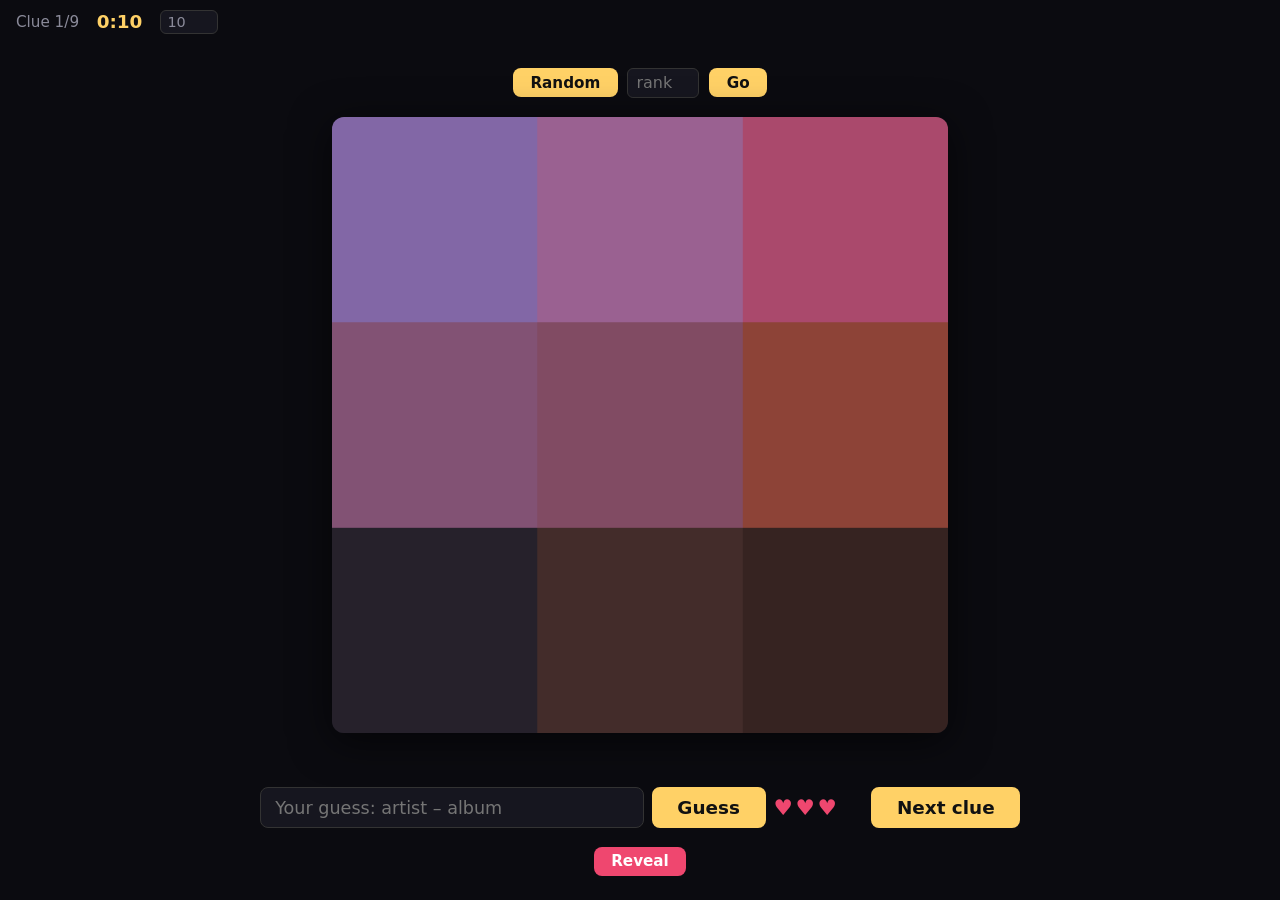
==== index.html @ edd9cc00 "Add adjustable auto-advance timer, Wordle-style share, album of the day Timer defaults to 10s (edita" ====
<!DOCTYPE html>
<html lang="en">
<head>
  <meta charset="utf-8">
  <meta name="viewport" content="width=device-width, initial-scale=1">
  <title>Album Guesser</title>
  <link rel="stylesheet" href="style.css">
</head>
<body data-page="game">
  <div class="topbar">
    <div class="status">
      <span id="stage-label"></span>
      <span id="timer"></span>
      <input id="timer-secs" type="number" min="3" max="600" value="10"
             title="Seconds per clue">
    </div>
  </div>
  <main>
    <div class="nav-bar">
      <button id="random">Random</button>
      <input id="jump-input" type="number" min="1" placeholder="rank">
      <button id="jump-go">Go</button>
    </div>
    <div class="art-frame">
      <p id="loading" class="loading">Loading…</p>
      <canvas id="art" hidden></canvas>
    </div>
    <ul id="clues"></ul>
    <div id="answer">
      <p class="result-banner"></p>
      <p class="album-name"></p>
      <p class="artist-name"></p>
      <p class="meta"></p>
      <p class="spotify-row"></p>
      <p class="share-row"></p>
    </div>
    <div class="controls">
      <div class="guess-wrap">
        <ul id="suggestions" hidden></ul>
        <input id="guess-input" type="text" autocomplete="off"
               placeholder="Your guess: artist – album">
        <button id="guess-go">Guess</button>
        <span id="lives" title="Wrong guesses left"></span>
      </div>
      <button id="next">Next clue</button>
    </div>
    <div class="reveal-row">
      <button id="reveal" class="danger">Reveal</button>
    </div>
  </main>
  <script src="app.js"></script>
</body>
</html>
---- style.css ----
* {
  margin: 0;
  padding: 0;
  box-sizing: border-box;
}

:root {
  --bg: #0b0b10;
  --panel: #16161f;
  --text: #f2f2f5;
  --dim: #8a8a99;
  --accent: #ffd166;
  --danger: #ef476f;
}

body {
  background: var(--bg);
  color: var(--text);
  font-family: "Segoe UI", system-ui, -apple-system, sans-serif;
  min-height: 100vh;
  display: flex;
  flex-direction: column;
  align-items: center;
}

main {
  flex: 1;
  min-height: 0;
  display: flex;
  flex-direction: column;
  align-items: center;
  justify-content: center;
  gap: 1.2rem;
  padding: 1.5rem;
  width: 100%;
}

/* Game screen must always fit the viewport: the art square gives up
   space as clue lines stack, instead of pushing the buttons off screen. */
body[data-page="game"] {
  height: 100vh;
  overflow: hidden;
}

body[data-page="game"] .art-frame {
  flex: 0 1 auto;
  min-height: 0;
  width: auto;
  aspect-ratio: 1 / 1;
}

#clues,
.controls,
#answer {
  flex-shrink: 0;
}

.art-frame {
  width: min(70vmin, 640px);
  height: min(70vmin, 640px);
  background: var(--panel);
  border-radius: 12px;
  overflow: hidden;
  box-shadow: 0 8px 40px rgba(0, 0, 0, 0.6);
  display: flex;
  align-items: center;
  justify-content: center;
}

.art-frame canvas,
.art-frame img {
  width: 100%;
  height: 100%;
  object-fit: cover;
  display: block;
}

.loading {
  color: var(--dim);
  font-size: 1.2rem;
}

#clues {
  list-style: none;
  display: flex;
  flex-direction: column;
  align-items: center;
  gap: 0.35rem;
  min-height: 1rem;
}

#clues li {
  font-size: clamp(1.3rem, 3.2vmin, 2rem);
  letter-spacing: 0.08em;
}

#clues li .label {
  color: var(--dim);
  font-size: 0.75em;
  letter-spacing: 0.02em;
  margin-right: 0.6em;
  text-transform: uppercase;
}

#answer {
  text-align: center;
  display: none;
}

#answer .album-name {
  font-size: clamp(1.8rem, 5vmin, 3rem);
  color: var(--accent);
  font-weight: 700;
}

#answer .artist-name {
  font-size: clamp(1.3rem, 3.5vmin, 2.2rem);
  margin-top: 0.2rem;
}

#answer .meta {
  color: var(--dim);
  margin-top: 0.3rem;
  font-size: 1.1rem;
}

.controls {
  display: flex;
  gap: 2rem;
  align-items: center;
}

.guess-wrap {
  position: relative;
  display: flex;
  gap: 0.5rem;
}

.guess-wrap input {
  font: inherit;
  font-size: 1.1rem;
  width: min(24rem, 55vw);
  padding: 0.55rem 0.9rem;
  border-radius: 8px;
  border: 1px solid #333;
  background: var(--panel);
  color: var(--text);
}

.guess-wrap input:focus {
  outline: none;
  border-color: var(--accent);
}

.guess-wrap input.wrong {
  border-color: var(--danger);
  animation: shake 0.35s;
}

@keyframes shake {
  20%, 60% { transform: translateX(-7px); }
  40%, 80% { transform: translateX(7px); }
}

#suggestions {
  position: absolute;
  bottom: calc(100% + 6px);
  left: 0;
  right: 0;
  list-style: none;
  background: var(--panel);
  border: 1px solid #333;
  border-radius: 8px;
  overflow: hidden auto;
  max-height: 40vh;
  box-shadow: 0 -6px 24px rgba(0, 0, 0, 0.5);
  z-index: 10;
}

#suggestions li {
  padding: 0.45rem 0.9rem;
  cursor: pointer;
  font-size: 1rem;
}

#suggestions li:hover,
#suggestions li.active {
  background: #2a2a38;
}

/* Controls hug the artwork: navigation above, Reveal on its own row
   at the bottom — near everything, but never adjacent to Next clue. */
.nav-bar,
.reveal-row {
  flex-shrink: 0;
  display: flex;
  align-items: center;
  gap: 0.6rem;
}

.nav-bar button,
.reveal-row button {
  font-size: 0.95rem;
  padding: 0.35rem 1.1rem;
}

.nav-bar input {
  font: inherit;
  width: 4.5rem;
  padding: 0.3rem 0.5rem;
  border-radius: 6px;
  border: 1px solid #333;
  background: var(--panel);
  color: var(--text);
}

.result-banner {
  display: none;
  font-size: clamp(1.4rem, 3.5vmin, 2rem);
  font-weight: 700;
  color: #2ee68a;
  margin-bottom: 0.4rem;
}

.result-banner.lost {
  color: var(--danger);
}

.topbar .status {
  display: flex;
  align-items: center;
  gap: 1.1rem;
}

.topbar .status input {
  font: inherit;
  font-size: 0.9rem;
  width: 3.6rem;
  padding: 0.2rem 0.4rem;
  border-radius: 6px;
  border: 1px solid #333;
  background: var(--panel);
  color: var(--dim);
}

#timer {
  color: var(--accent);
  font-weight: 700;
  font-size: 1.15rem;
  font-variant-numeric: tabular-nums;
}

#timer.low {
  color: var(--danger);
}

#timer.expired {
  color: var(--danger);
  animation: pulse 1s infinite;
}

@keyframes pulse {
  50% { opacity: 0.25; }
}

#lives {
  align-self: center;
  color: var(--danger);
  font-size: 1.35rem;
  letter-spacing: 0.12em;
  user-select: none;
}

.spotify-row {
  display: flex;
  justify-content: center;
  gap: 0.8rem;
  margin-top: 0.8rem;
}

.spotify-btn {
  display: inline-flex;
  align-items: center;
  gap: 0.45rem;
  background: #1db954;
  color: #fff;
  text-decoration: none;
  font-weight: 600;
  font-size: 1rem;
  padding: 0.45rem 1.1rem;
  border-radius: 999px;
}

.spotify-btn svg {
  width: 1.25em;
  height: 1.25em;
}

.share-row {
  margin-top: 0.6rem;
}

#share {
  background: var(--panel);
  color: var(--accent);
  border: 1px solid var(--accent);
  font-size: 1rem;
  padding: 0.45rem 1.3rem;
}

button {
  font: inherit;
  font-size: 1.15rem;
  font-weight: 600;
  padding: 0.6rem 1.6rem;
  border: none;
  border-radius: 8px;
  cursor: pointer;
  color: #111;
  background: var(--accent);
}

button:disabled {
  opacity: 0.35;
  cursor: default;
}

button.danger {
  background: var(--danger);
  color: #fff;
}

.topbar {
  width: 100%;
  display: flex;
  justify-content: space-between;
  align-items: center;
  padding: 0.6rem 1rem;
  color: var(--dim);
  font-size: 0.95rem;
}

.topbar .jump {
  display: flex;
  gap: 0.4rem;
  align-items: center;
}

.topbar input {
  font: inherit;
  width: 4.5rem;
  padding: 0.25rem 0.4rem;
  border-radius: 6px;
  border: 1px solid #333;
  background: var(--panel);
  color: var(--text);
}

.topbar button {
  font-size: 0.9rem;
  padding: 0.25rem 0.8rem;
}

.message {
  font-size: 1.4rem;
  color: var(--dim);
  text-align: center;
}

/* Answer page */
.answer-card {
  display: flex;
  flex-direction: column;
  align-items: center;
  gap: 0.8rem;
  text-align: center;
}

.answer-card img {
  width: min(50vmin, 420px);
  height: min(50vmin, 420px);
  object-fit: cover;
  border-radius: 12px;
}

.answer-card h1 {
  color: var(--accent);
  font-size: 2rem;
}

.answer-card h2 {
  font-size: 1.4rem;
  font-weight: 500;
}

.answer-card table {
  border-collapse: collapse;
  color: var(--dim);
  font-size: 1rem;
}

.answer-card td {
  padding: 0.15rem 0.6rem;
  text-align: left;
}

.answer-card td:first-child {
  text-transform: uppercase;
  font-size: 0.8rem;
  letter-spacing: 0.05em;
}

.answer-card td.mono {
  font-family: ui-monospace, Consolas, monospace;
  color: var(--text);
}

.pager {
  display: flex;
  gap: 1.2rem;
}

.pager a {
  color: var(--accent);
  text-decoration: none;
  font-size: 1.1rem;
}
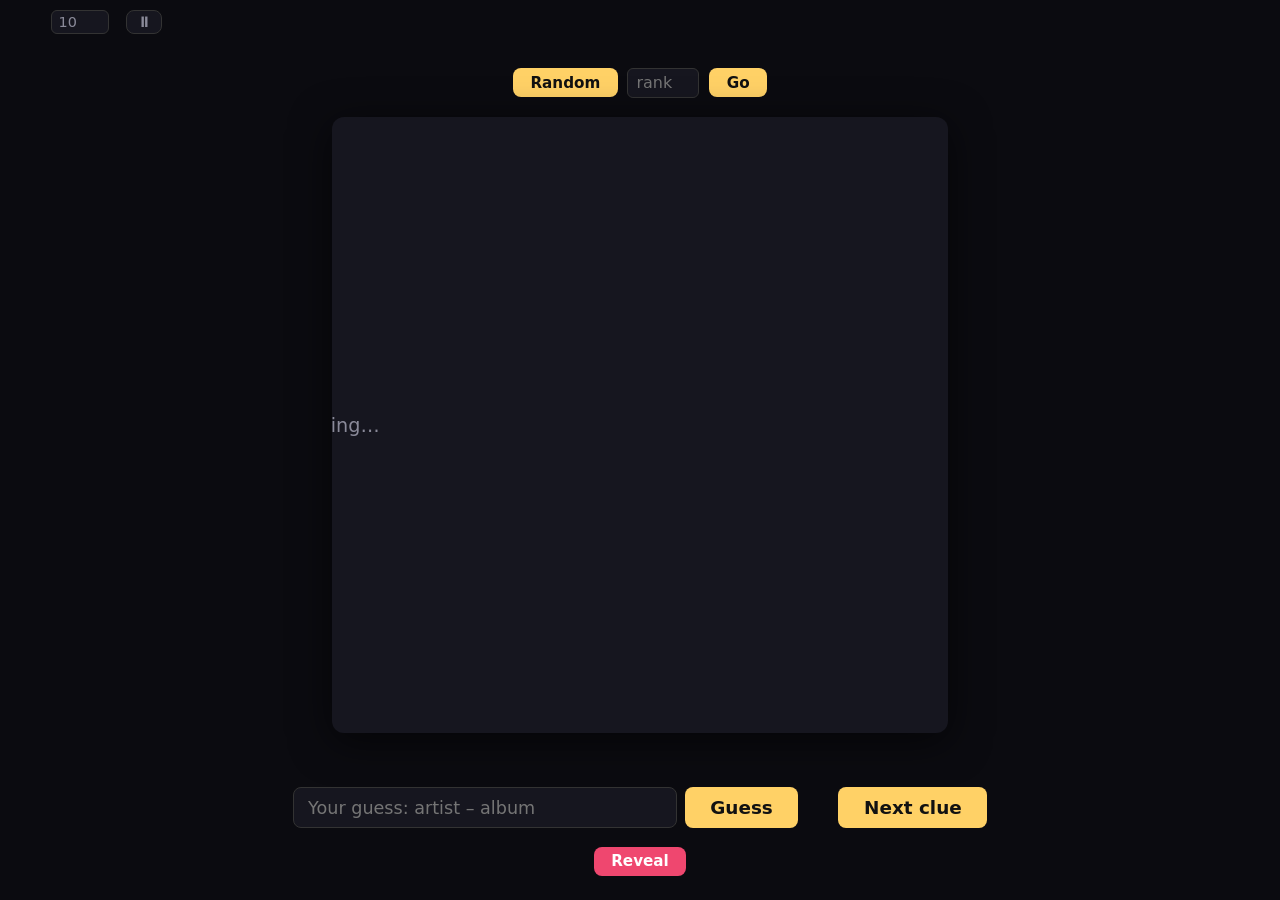
==== commit c64788e6: "Add pause/resume toggle for the auto-advance timer Pausing freezes the remaining time and stops auto" ====
--- a/index.html
+++ b/index.html
@@ -13,6 +13,7 @@
       <span id="timer"></span>
       <input id="timer-secs" type="number" min="3" max="600" value="10"
              title="Seconds per clue">
+      <button id="timer-pause" title="Pause auto-advance">⏸</button>
     </div>
   </div>
   <main>
--- a/style.css
+++ b/style.css
@@ -241,6 +241,19 @@
   border: 1px solid #333;
   background: var(--panel);
   color: var(--dim);
+}
+
+.topbar .status button {
+  background: var(--panel);
+  color: var(--dim);
+  border: 1px solid #333;
+  font-size: 0.9rem;
+  padding: 0.2rem 0.6rem;
+}
+
+#timer.paused {
+  color: var(--dim);
+  animation: none;
 }
 
 #timer {
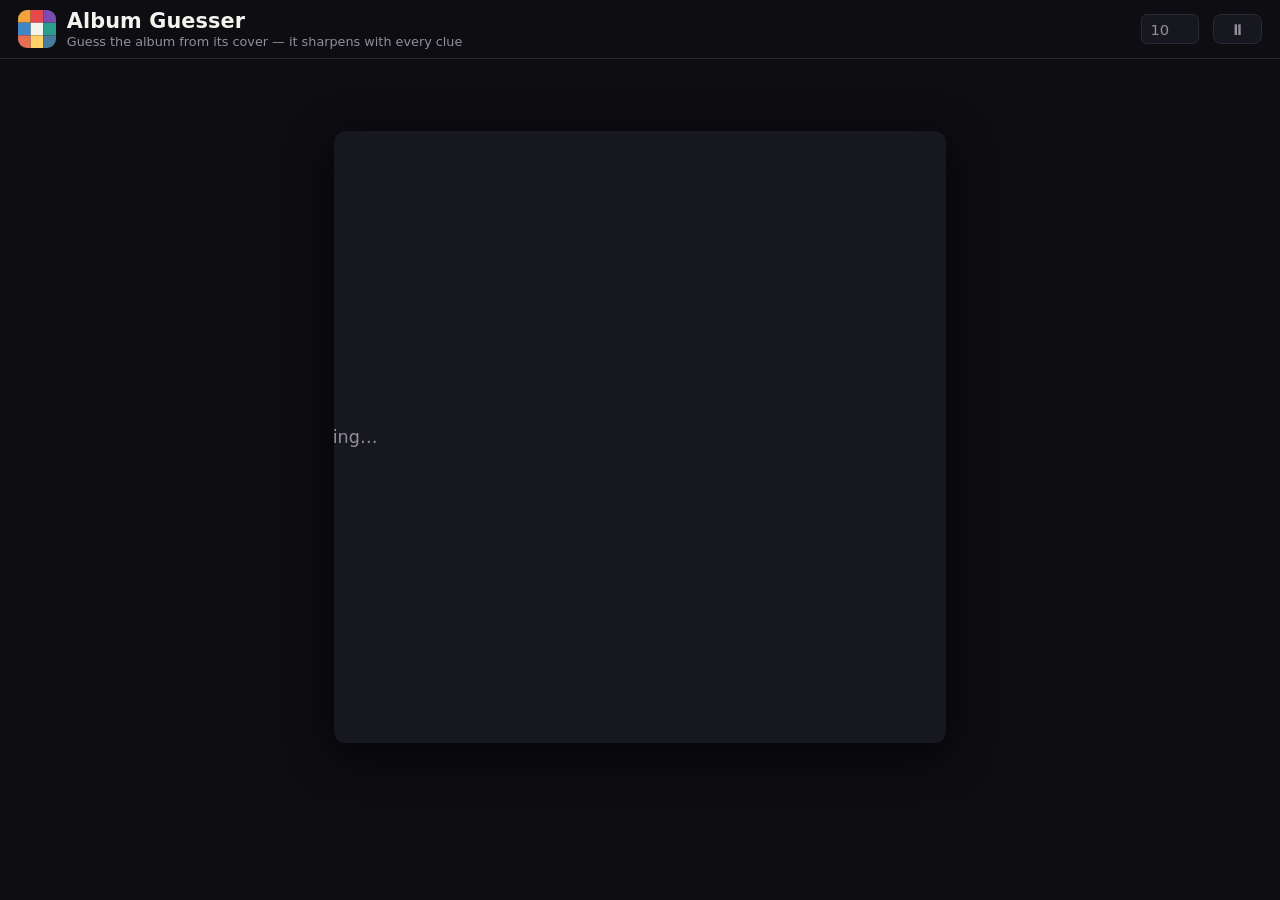
==== commit 6d463657: "Redesign UI with branded header, progress strip, and no-flash boot New site header carries the game " ====
--- a/index.html
+++ b/index.html
@@ -4,18 +4,36 @@
   <meta charset="utf-8">
   <meta name="viewport" content="width=device-width, initial-scale=1">
   <title>Album Guesser</title>
+  <meta name="description"
+        content="Guess the album from its cover. It starts as a 3×3 blur and sharpens with every clue — how few do you need?">
+  <meta property="og:title" content="Album Guesser">
+  <meta property="og:description"
+        content="Guess the album from its cover. It starts as a 3×3 blur and sharpens with every clue.">
+  <link rel="icon" href="data:image/svg+xml,<svg xmlns='http://www.w3.org/2000/svg' viewBox='0 0 3 3'><rect x='0' y='0' width='1' height='1' fill='%23f2a33c'/><rect x='1' y='0' width='1' height='1' fill='%23e5484d'/><rect x='2' y='0' width='1' height='1' fill='%237e4bb3'/><rect x='0' y='1' width='1' height='1' fill='%233f88c5'/><rect x='1' y='1' width='1' height='1' fill='%23f5f3ee'/><rect x='2' y='1' width='1' height='1' fill='%232a9d8f'/><rect x='0' y='2' width='1' height='1' fill='%23e76f51'/><rect x='1' y='2' width='1' height='1' fill='%23ffd166'/><rect x='2' y='2' width='1' height='1' fill='%23457b9d'/></svg>">
+  <link rel="preconnect" href="https://fonts.googleapis.com">
+  <link rel="preconnect" href="https://fonts.gstatic.com" crossorigin>
+  <link href="https://fonts.googleapis.com/css2?family=Bricolage+Grotesque:opsz,wght@12..96,500..800&display=swap"
+        rel="stylesheet">
   <link rel="stylesheet" href="style.css">
 </head>
-<body data-page="game">
-  <div class="topbar">
+<body data-page="game" class="booting">
+  <header class="site-head">
+    <a class="brand" href="index.html">
+      <span class="mark" aria-hidden="true"></span>
+      <span class="brand-text">
+        <span class="brand-name">Album Guesser</span>
+        <span class="brand-tag">Guess the album from its cover — it sharpens with every clue</span>
+      </span>
+    </a>
     <div class="status">
+      <div id="progress" aria-hidden="true"></div>
       <span id="stage-label"></span>
       <span id="timer"></span>
       <input id="timer-secs" type="number" min="3" max="600" value="10"
              title="Seconds per clue">
       <button id="timer-pause" title="Pause auto-advance">⏸</button>
     </div>
-  </div>
+  </header>
   <main>
     <div class="nav-bar">
       <button id="random">Random</button>
--- a/style.css
+++ b/style.css
@@ -5,23 +5,225 @@
 }
 
 :root {
-  --bg: #0b0b10;
-  --panel: #16161f;
-  --text: #f2f2f5;
-  --dim: #8a8a99;
-  --accent: #ffd166;
-  --danger: #ef476f;
+  --bg: #0d0d12;
+  --panel: #17171f;
+  --line: #2a2a35;
+  --text: #f5f3ee;
+  --dim: #918f9b;
+  --accent: #f5b942;
+  --accent-ink: #1a1206;
+  --danger: #e5484d;
+  --win: #46c98c;
+  --display: "Bricolage Grotesque", "Segoe UI", system-ui, sans-serif;
+  --body: "Segoe UI", system-ui, -apple-system, sans-serif;
+  --mono: ui-monospace, "Cascadia Mono", Consolas, "SF Mono", monospace;
 }
 
 body {
   background: var(--bg);
   color: var(--text);
-  font-family: "Segoe UI", system-ui, -apple-system, sans-serif;
+  font-family: var(--body);
   min-height: 100vh;
   display: flex;
   flex-direction: column;
   align-items: center;
 }
+
+/* Nothing game-related paints until the round is fully staged (only the
+   loading panel may show), and the old round blanks out the instant we
+   navigate away. */
+body.booting main > :not(.art-frame),
+body.leaving main {
+  visibility: hidden;
+}
+
+/* ---------- header ---------- */
+
+.site-head {
+  width: 100%;
+  display: flex;
+  justify-content: space-between;
+  align-items: center;
+  gap: 0.8rem 1.5rem;
+  flex-wrap: wrap;
+  padding: 0.6rem 1.1rem;
+  border-bottom: 1px solid var(--line);
+}
+
+.brand {
+  display: flex;
+  align-items: center;
+  gap: 0.7rem;
+  text-decoration: none;
+  color: inherit;
+}
+
+.mark {
+  width: 38px;
+  height: 38px;
+  border-radius: 9px;
+  flex-shrink: 0;
+  background-image: url("data:image/svg+xml,<svg xmlns='http://www.w3.org/2000/svg' viewBox='0 0 3 3'><rect x='0' y='0' width='1' height='1' fill='%23f2a33c'/><rect x='1' y='0' width='1' height='1' fill='%23e5484d'/><rect x='2' y='0' width='1' height='1' fill='%237e4bb3'/><rect x='0' y='1' width='1' height='1' fill='%233f88c5'/><rect x='1' y='1' width='1' height='1' fill='%23f5f3ee'/><rect x='2' y='1' width='1' height='1' fill='%232a9d8f'/><rect x='0' y='2' width='1' height='1' fill='%23e76f51'/><rect x='1' y='2' width='1' height='1' fill='%23ffd166'/><rect x='2' y='2' width='1' height='1' fill='%23457b9d'/></svg>");
+  background-size: cover;
+}
+
+.brand-name {
+  display: block;
+  font-family: var(--display);
+  font-weight: 750;
+  font-size: 1.3rem;
+  line-height: 1.15;
+  letter-spacing: 0.005em;
+}
+
+.brand-tag {
+  display: block;
+  color: var(--dim);
+  font-size: 0.8rem;
+}
+
+.status {
+  display: flex;
+  align-items: center;
+  gap: 0.9rem;
+}
+
+#progress {
+  display: flex;
+  gap: 4px;
+}
+
+#progress .cell {
+  width: 11px;
+  height: 11px;
+  border-radius: 3px;
+  background: var(--panel);
+  border: 1px solid var(--line);
+}
+
+#progress .cell.seen {
+  background: var(--accent);
+  border-color: var(--accent);
+}
+
+#progress .cell.won {
+  background: var(--win);
+  border-color: var(--win);
+}
+
+#progress .cell.lost {
+  background: var(--danger);
+  border-color: var(--danger);
+}
+
+#stage-label {
+  color: var(--dim);
+  font-size: 0.9rem;
+}
+
+#timer {
+  color: var(--accent);
+  font-family: var(--mono);
+  font-weight: 700;
+  font-size: 1.1rem;
+  font-variant-numeric: tabular-nums;
+}
+
+#timer.low {
+  color: var(--danger);
+}
+
+#timer.expired {
+  color: var(--danger);
+  animation: pulse 1s infinite;
+}
+
+#timer.paused {
+  color: var(--dim);
+  animation: none;
+}
+
+@keyframes pulse {
+  50% { opacity: 0.25; }
+}
+
+/* ---------- shared controls ---------- */
+
+button {
+  font: inherit;
+  font-weight: 600;
+  font-size: 1.05rem;
+  padding: 0.55rem 1.5rem;
+  border: 1px solid transparent;
+  border-radius: 8px;
+  cursor: pointer;
+  color: var(--accent-ink);
+  background: var(--accent);
+}
+
+button:disabled {
+  opacity: 0.35;
+  cursor: default;
+}
+
+button:focus-visible,
+input:focus-visible,
+a:focus-visible {
+  outline: 2px solid var(--accent);
+  outline-offset: 2px;
+}
+
+button.danger {
+  background: transparent;
+  color: var(--danger);
+  border-color: var(--danger);
+}
+
+button.danger:hover {
+  background: var(--danger);
+  color: #fff;
+}
+
+input {
+  font: inherit;
+  border-radius: 6px;
+  border: 1px solid var(--line);
+  background: var(--panel);
+  color: var(--text);
+}
+
+/* quiet chrome: nav, timer controls, clue-master jump */
+.nav-bar button,
+.status button,
+.jump button {
+  background: var(--panel);
+  color: var(--dim);
+  border-color: var(--line);
+  font-size: 0.92rem;
+  padding: 0.35rem 1rem;
+}
+
+.nav-bar button:hover,
+.status button:hover,
+.jump button:hover {
+  color: var(--text);
+  border-color: var(--dim);
+}
+
+.nav-bar input,
+.status input,
+.jump input {
+  width: 4.2rem;
+  font-size: 0.92rem;
+  padding: 0.32rem 0.5rem;
+  color: var(--dim);
+}
+
+.status input {
+  width: 3.6rem;
+}
+
+/* ---------- game layout ---------- */
 
 main {
   flex: 1;
@@ -30,13 +232,11 @@
   flex-direction: column;
   align-items: center;
   justify-content: center;
-  gap: 1.2rem;
-  padding: 1.5rem;
+  gap: 1.1rem;
+  padding: 1.2rem 1.5rem;
   width: 100%;
 }
 
-/* Game screen must always fit the viewport: the art square gives up
-   space as clue lines stack, instead of pushing the buttons off screen. */
 body[data-page="game"] {
   height: 100vh;
   overflow: hidden;
@@ -49,6 +249,14 @@
   aspect-ratio: 1 / 1;
 }
 
+.nav-bar,
+.reveal-row {
+  flex-shrink: 0;
+  display: flex;
+  align-items: center;
+  gap: 0.6rem;
+}
+
 #clues,
 .controls,
 #answer {
@@ -56,12 +264,12 @@
 }
 
 .art-frame {
-  width: min(70vmin, 640px);
-  height: min(70vmin, 640px);
+  width: min(68vmin, 620px);
+  height: min(68vmin, 620px);
   background: var(--panel);
   border-radius: 12px;
   overflow: hidden;
-  box-shadow: 0 8px 40px rgba(0, 0, 0, 0.6);
+  box-shadow: 0 10px 44px rgba(0, 0, 0, 0.65);
   display: flex;
   align-items: center;
   justify-content: center;
@@ -77,7 +285,7 @@
 
 .loading {
   color: var(--dim);
-  font-size: 1.2rem;
+  font-size: 1.1rem;
 }
 
 #clues {
@@ -85,140 +293,36 @@
   display: flex;
   flex-direction: column;
   align-items: center;
-  gap: 0.35rem;
-  min-height: 1rem;
+  gap: 0.3rem;
 }
 
 #clues li {
-  font-size: clamp(1.3rem, 3.2vmin, 2rem);
-  letter-spacing: 0.08em;
+  font-family: var(--mono);
+  font-size: clamp(1.2rem, 2.9vmin, 1.8rem);
+  letter-spacing: 0.06em;
 }
 
 #clues li .label {
-  color: var(--dim);
-  font-size: 0.75em;
-  letter-spacing: 0.02em;
+  font-family: var(--body);
+  color: var(--dim);
+  font-size: 0.72em;
+  letter-spacing: 0.06em;
   margin-right: 0.6em;
   text-transform: uppercase;
 }
+
+/* ---------- reveal ---------- */
 
 #answer {
   text-align: center;
   display: none;
-}
-
-#answer .album-name {
-  font-size: clamp(1.8rem, 5vmin, 3rem);
-  color: var(--accent);
-  font-weight: 700;
-}
-
-#answer .artist-name {
-  font-size: clamp(1.3rem, 3.5vmin, 2.2rem);
-  margin-top: 0.2rem;
-}
-
-#answer .meta {
-  color: var(--dim);
-  margin-top: 0.3rem;
-  font-size: 1.1rem;
-}
-
-.controls {
-  display: flex;
-  gap: 2rem;
-  align-items: center;
-}
-
-.guess-wrap {
-  position: relative;
-  display: flex;
-  gap: 0.5rem;
-}
-
-.guess-wrap input {
-  font: inherit;
-  font-size: 1.1rem;
-  width: min(24rem, 55vw);
-  padding: 0.55rem 0.9rem;
-  border-radius: 8px;
-  border: 1px solid #333;
-  background: var(--panel);
-  color: var(--text);
-}
-
-.guess-wrap input:focus {
-  outline: none;
-  border-color: var(--accent);
-}
-
-.guess-wrap input.wrong {
-  border-color: var(--danger);
-  animation: shake 0.35s;
-}
-
-@keyframes shake {
-  20%, 60% { transform: translateX(-7px); }
-  40%, 80% { transform: translateX(7px); }
-}
-
-#suggestions {
-  position: absolute;
-  bottom: calc(100% + 6px);
-  left: 0;
-  right: 0;
-  list-style: none;
-  background: var(--panel);
-  border: 1px solid #333;
-  border-radius: 8px;
-  overflow: hidden auto;
-  max-height: 40vh;
-  box-shadow: 0 -6px 24px rgba(0, 0, 0, 0.5);
-  z-index: 10;
-}
-
-#suggestions li {
-  padding: 0.45rem 0.9rem;
-  cursor: pointer;
-  font-size: 1rem;
-}
-
-#suggestions li:hover,
-#suggestions li.active {
-  background: #2a2a38;
-}
-
-/* Controls hug the artwork: navigation above, Reveal on its own row
-   at the bottom — near everything, but never adjacent to Next clue. */
-.nav-bar,
-.reveal-row {
-  flex-shrink: 0;
-  display: flex;
-  align-items: center;
-  gap: 0.6rem;
-}
-
-.nav-bar button,
-.reveal-row button {
-  font-size: 0.95rem;
-  padding: 0.35rem 1.1rem;
-}
-
-.nav-bar input {
-  font: inherit;
-  width: 4.5rem;
-  padding: 0.3rem 0.5rem;
-  border-radius: 6px;
-  border: 1px solid #333;
-  background: var(--panel);
-  color: var(--text);
 }
 
 .result-banner {
   display: none;
   font-size: clamp(1.4rem, 3.5vmin, 2rem);
   font-weight: 700;
-  color: #2ee68a;
+  color: var(--win);
   margin-bottom: 0.4rem;
 }
 
@@ -226,62 +330,23 @@
   color: var(--danger);
 }
 
-.topbar .status {
-  display: flex;
-  align-items: center;
-  gap: 1.1rem;
-}
-
-.topbar .status input {
-  font: inherit;
-  font-size: 0.9rem;
-  width: 3.6rem;
-  padding: 0.2rem 0.4rem;
-  border-radius: 6px;
-  border: 1px solid #333;
-  background: var(--panel);
-  color: var(--dim);
-}
-
-.topbar .status button {
-  background: var(--panel);
-  color: var(--dim);
-  border: 1px solid #333;
-  font-size: 0.9rem;
-  padding: 0.2rem 0.6rem;
-}
-
-#timer.paused {
-  color: var(--dim);
-  animation: none;
-}
-
-#timer {
+#answer .album-name {
+  font-family: var(--display);
+  font-weight: 800;
+  font-size: clamp(1.9rem, 5.2vmin, 3.1rem);
+  line-height: 1.1;
   color: var(--accent);
-  font-weight: 700;
-  font-size: 1.15rem;
-  font-variant-numeric: tabular-nums;
-}
-
-#timer.low {
-  color: var(--danger);
-}
-
-#timer.expired {
-  color: var(--danger);
-  animation: pulse 1s infinite;
-}
-
-@keyframes pulse {
-  50% { opacity: 0.25; }
-}
-
-#lives {
-  align-self: center;
-  color: var(--danger);
-  font-size: 1.35rem;
-  letter-spacing: 0.12em;
-  user-select: none;
+}
+
+#answer .artist-name {
+  font-size: clamp(1.25rem, 3.3vmin, 2rem);
+  margin-top: 0.25rem;
+}
+
+#answer .meta {
+  color: var(--dim);
+  margin-top: 0.3rem;
+  font-size: 1.05rem;
 }
 
 .spotify-row {
@@ -316,71 +381,95 @@
 #share {
   background: var(--panel);
   color: var(--accent);
-  border: 1px solid var(--accent);
+  border-color: var(--accent);
   font-size: 1rem;
   padding: 0.45rem 1.3rem;
 }
 
-button {
-  font: inherit;
-  font-size: 1.15rem;
-  font-weight: 600;
-  padding: 0.6rem 1.6rem;
-  border: none;
+/* ---------- guess bar ---------- */
+
+.controls {
+  display: flex;
+  gap: 2rem;
+  align-items: center;
+}
+
+.guess-wrap {
+  position: relative;
+  display: flex;
+  align-items: center;
+  gap: 0.5rem;
+}
+
+.guess-wrap input {
+  font-size: 1.05rem;
+  width: min(24rem, 55vw);
+  padding: 0.55rem 0.9rem;
   border-radius: 8px;
+}
+
+.guess-wrap input:focus {
+  outline: none;
+  border-color: var(--accent);
+}
+
+.guess-wrap input.wrong {
+  border-color: var(--danger);
+  animation: shake 0.35s;
+}
+
+@keyframes shake {
+  20%, 60% { transform: translateX(-7px); }
+  40%, 80% { transform: translateX(7px); }
+}
+
+#suggestions {
+  position: absolute;
+  bottom: calc(100% + 6px);
+  left: 0;
+  right: 0;
+  list-style: none;
+  background: var(--panel);
+  border: 1px solid var(--line);
+  border-radius: 8px;
+  overflow: hidden auto;
+  max-height: 40vh;
+  box-shadow: 0 -6px 24px rgba(0, 0, 0, 0.5);
+  z-index: 10;
+}
+
+#suggestions li {
+  padding: 0.45rem 0.9rem;
   cursor: pointer;
-  color: #111;
-  background: var(--accent);
-}
-
-button:disabled {
-  opacity: 0.35;
-  cursor: default;
-}
-
-button.danger {
-  background: var(--danger);
-  color: #fff;
-}
-
-.topbar {
-  width: 100%;
-  display: flex;
-  justify-content: space-between;
-  align-items: center;
-  padding: 0.6rem 1rem;
-  color: var(--dim);
-  font-size: 0.95rem;
-}
-
-.topbar .jump {
-  display: flex;
-  gap: 0.4rem;
-  align-items: center;
-}
-
-.topbar input {
-  font: inherit;
-  width: 4.5rem;
-  padding: 0.25rem 0.4rem;
-  border-radius: 6px;
-  border: 1px solid #333;
-  background: var(--panel);
-  color: var(--text);
-}
-
-.topbar button {
-  font-size: 0.9rem;
-  padding: 0.25rem 0.8rem;
+  font-size: 1rem;
+}
+
+#suggestions li:hover,
+#suggestions li.active {
+  background: #23232e;
+}
+
+#lives {
+  color: var(--danger);
+  font-size: 1.3rem;
+  letter-spacing: 0.12em;
+  user-select: none;
 }
 
 .message {
-  font-size: 1.4rem;
+  font-size: 1.3rem;
   color: var(--dim);
   text-align: center;
-}
-
-/* Answer page */
+  max-width: 34rem;
+}
+
+/* ---------- answer page ---------- */
+
+body[data-page="answer"] main {
+  justify-content: flex-start;
+  padding-top: 2rem;
+}
+
 .answer-card {
   display: flex;
   flex-direction: column;
@@ -394,15 +483,19 @@
   height: min(50vmin, 420px);
   object-fit: cover;
   border-radius: 12px;
+  box-shadow: 0 10px 44px rgba(0, 0, 0, 0.65);
 }
 
 .answer-card h1 {
+  font-family: var(--display);
+  font-weight: 750;
   color: var(--accent);
   font-size: 2rem;
+  line-height: 1.15;
 }
 
 .answer-card h2 {
-  font-size: 1.4rem;
+  font-size: 1.35rem;
   font-weight: 500;
 }
 
@@ -419,12 +512,12 @@
 
 .answer-card td:first-child {
   text-transform: uppercase;
-  font-size: 0.8rem;
-  letter-spacing: 0.05em;
+  font-size: 0.78rem;
+  letter-spacing: 0.06em;
 }
 
 .answer-card td.mono {
-  font-family: ui-monospace, Consolas, monospace;
+  font-family: var(--mono);
   color: var(--text);
 }
 
@@ -436,5 +529,25 @@
 .pager a {
   color: var(--accent);
   text-decoration: none;
-  font-size: 1.1rem;
-}
+  font-size: 1.05rem;
+}
+
+/* ---------- small screens & a11y ---------- */
+
+@media (max-width: 640px) {
+  .brand-tag {
+    display: none;
+  }
+
+  .controls {
+    flex-direction: column;
+    gap: 0.8rem;
+  }
+}
+
+@media (prefers-reduced-motion: reduce) {
+  .guess-wrap input.wrong,
+  #timer.expired {
+    animation: none;
+  }
+}
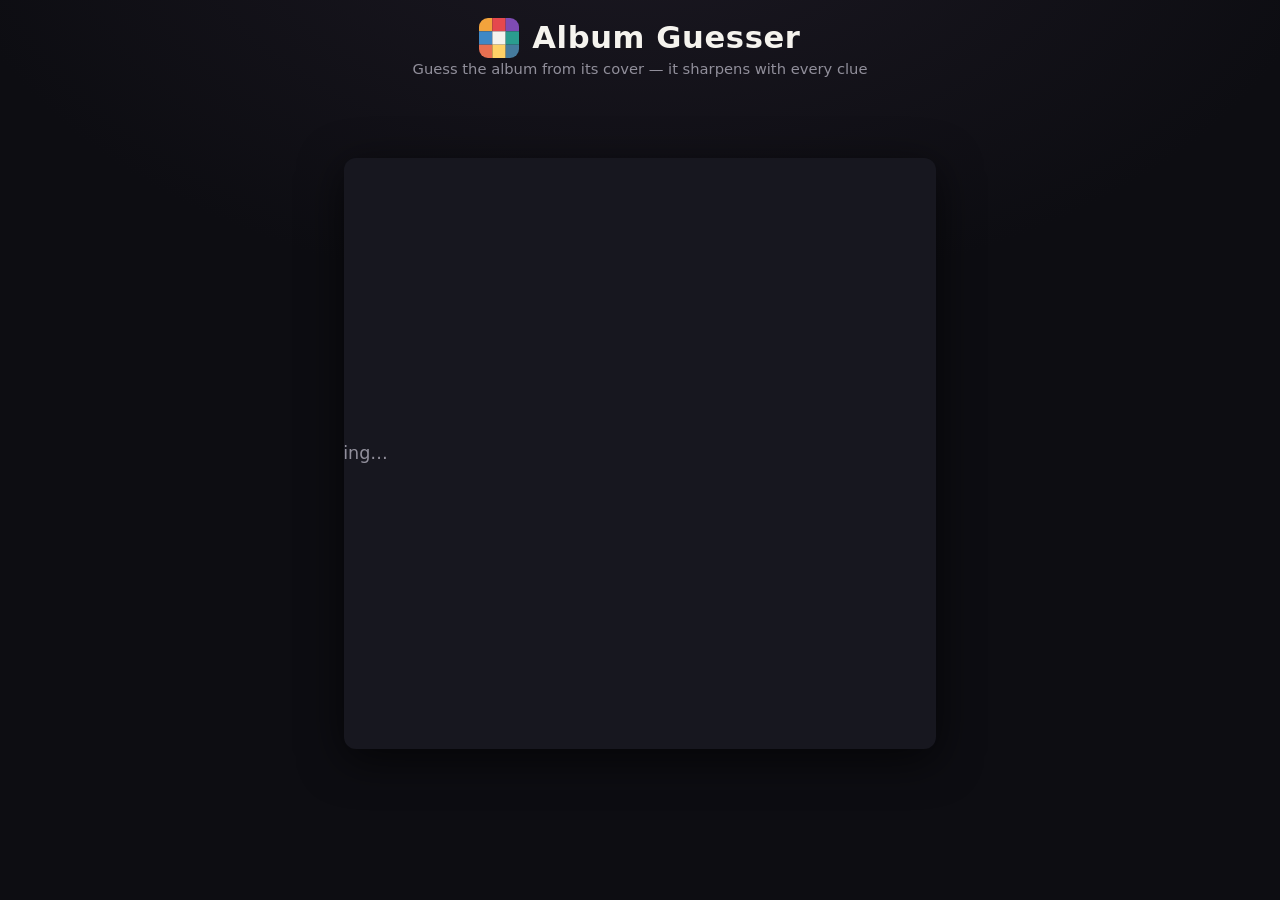
==== commit d413d668: "Center the identity: poster-style header and one pill control strip Logo and title sit centered abov" ====
--- a/index.html
+++ b/index.html
@@ -20,25 +20,23 @@
   <header class="site-head">
     <a class="brand" href="index.html">
       <span class="mark" aria-hidden="true"></span>
-      <span class="brand-text">
-        <span class="brand-name">Album Guesser</span>
-        <span class="brand-tag">Guess the album from its cover — it sharpens with every clue</span>
-      </span>
+      <span class="brand-name">Album Guesser</span>
     </a>
-    <div class="status">
-      <div id="progress" aria-hidden="true"></div>
-      <span id="stage-label"></span>
-      <span id="timer"></span>
-      <input id="timer-secs" type="number" min="3" max="600" value="10"
-             title="Seconds per clue">
-      <button id="timer-pause" title="Pause auto-advance">⏸</button>
-    </div>
+    <p class="brand-tag">Guess the album from its cover — it sharpens with every clue</p>
   </header>
   <main>
     <div class="nav-bar">
       <button id="random">Random</button>
       <input id="jump-input" type="number" min="1" placeholder="rank">
       <button id="jump-go">Go</button>
+      <span class="sep" aria-hidden="true"></span>
+      <div id="progress" aria-hidden="true"></div>
+      <span id="stage-label"></span>
+      <span class="sep" aria-hidden="true"></span>
+      <span id="timer"></span>
+      <input id="timer-secs" type="number" min="3" max="600" value="10"
+             title="Seconds per clue">
+      <button id="timer-pause" title="Pause auto-advance">⏸</button>
     </div>
     <div class="art-frame">
       <p id="loading" class="loading">Loading…</p>
--- a/style.css
+++ b/style.css
@@ -20,7 +20,9 @@
 }
 
 body {
-  background: var(--bg);
+  background:
+    radial-gradient(120vmin 70vmin at 50% -12vmin, #1b1822 0%, transparent 65%),
+    var(--bg);
   color: var(--text);
   font-family: var(--body);
   min-height: 100vh;
@@ -42,25 +44,23 @@
 .site-head {
   width: 100%;
   display: flex;
-  justify-content: space-between;
-  align-items: center;
-  gap: 0.8rem 1.5rem;
-  flex-wrap: wrap;
-  padding: 0.6rem 1.1rem;
-  border-bottom: 1px solid var(--line);
+  flex-direction: column;
+  align-items: center;
+  gap: 0.15rem;
+  padding: 1.1rem 1rem 0;
 }
 
 .brand {
   display: flex;
   align-items: center;
-  gap: 0.7rem;
+  gap: 0.8rem;
   text-decoration: none;
   color: inherit;
 }
 
 .mark {
-  width: 38px;
-  height: 38px;
+  width: 40px;
+  height: 40px;
   border-radius: 9px;
   flex-shrink: 0;
   background-image: url("data:image/svg+xml,<svg xmlns='http://www.w3.org/2000/svg' viewBox='0 0 3 3'><rect x='0' y='0' width='1' height='1' fill='%23f2a33c'/><rect x='1' y='0' width='1' height='1' fill='%23e5484d'/><rect x='2' y='0' width='1' height='1' fill='%237e4bb3'/><rect x='0' y='1' width='1' height='1' fill='%233f88c5'/><rect x='1' y='1' width='1' height='1' fill='%23f5f3ee'/><rect x='2' y='1' width='1' height='1' fill='%232a9d8f'/><rect x='0' y='2' width='1' height='1' fill='%23e76f51'/><rect x='1' y='2' width='1' height='1' fill='%23ffd166'/><rect x='2' y='2' width='1' height='1' fill='%23457b9d'/></svg>");
@@ -68,24 +68,23 @@
 }
 
 .brand-name {
-  display: block;
   font-family: var(--display);
-  font-weight: 750;
-  font-size: 1.3rem;
-  line-height: 1.15;
-  letter-spacing: 0.005em;
+  font-weight: 800;
+  font-size: clamp(1.6rem, 3.4vmin, 2.1rem);
+  line-height: 1.1;
+  letter-spacing: 0.02em;
 }
 
 .brand-tag {
-  display: block;
-  color: var(--dim);
-  font-size: 0.8rem;
-}
-
-.status {
-  display: flex;
-  align-items: center;
-  gap: 0.9rem;
+  color: var(--dim);
+  font-size: 0.92rem;
+  text-align: center;
+}
+
+.sep {
+  width: 1px;
+  height: 1.1rem;
+  background: var(--line);
 }
 
 #progress {
@@ -192,35 +191,33 @@
   color: var(--text);
 }
 
-/* quiet chrome: nav, timer controls, clue-master jump */
-.nav-bar button,
-.status button,
-.jump button {
-  background: var(--panel);
+/* quiet chrome: the control strip above the art */
+.nav-bar button {
+  background: transparent;
   color: var(--dim);
   border-color: var(--line);
   font-size: 0.92rem;
-  padding: 0.35rem 1rem;
-}
-
-.nav-bar button:hover,
-.status button:hover,
-.jump button:hover {
+  padding: 0.32rem 0.95rem;
+  border-radius: 999px;
+}
+
+.nav-bar button:hover {
   color: var(--text);
   border-color: var(--dim);
 }
 
-.nav-bar input,
-.status input,
-.jump input {
+.nav-bar input {
   width: 4.2rem;
   font-size: 0.92rem;
-  padding: 0.32rem 0.5rem;
-  color: var(--dim);
-}
-
-.status input {
-  width: 3.6rem;
+  padding: 0.3rem 0.55rem;
+  border-radius: 999px;
+  text-align: center;
+  background: transparent;
+  color: var(--dim);
+}
+
+#timer-secs {
+  width: 3.4rem;
 }
 
 /* ---------- game layout ---------- */
@@ -249,7 +246,19 @@
   aspect-ratio: 1 / 1;
 }
 
-.nav-bar,
+.nav-bar {
+  flex-shrink: 0;
+  display: flex;
+  align-items: center;
+  flex-wrap: wrap;
+  justify-content: center;
+  gap: 0.55rem;
+  padding: 0.4rem 0.9rem;
+  background: color-mix(in srgb, var(--panel) 72%, transparent);
+  border: 1px solid var(--line);
+  border-radius: 999px;
+}
+
 .reveal-row {
   flex-shrink: 0;
   display: flex;
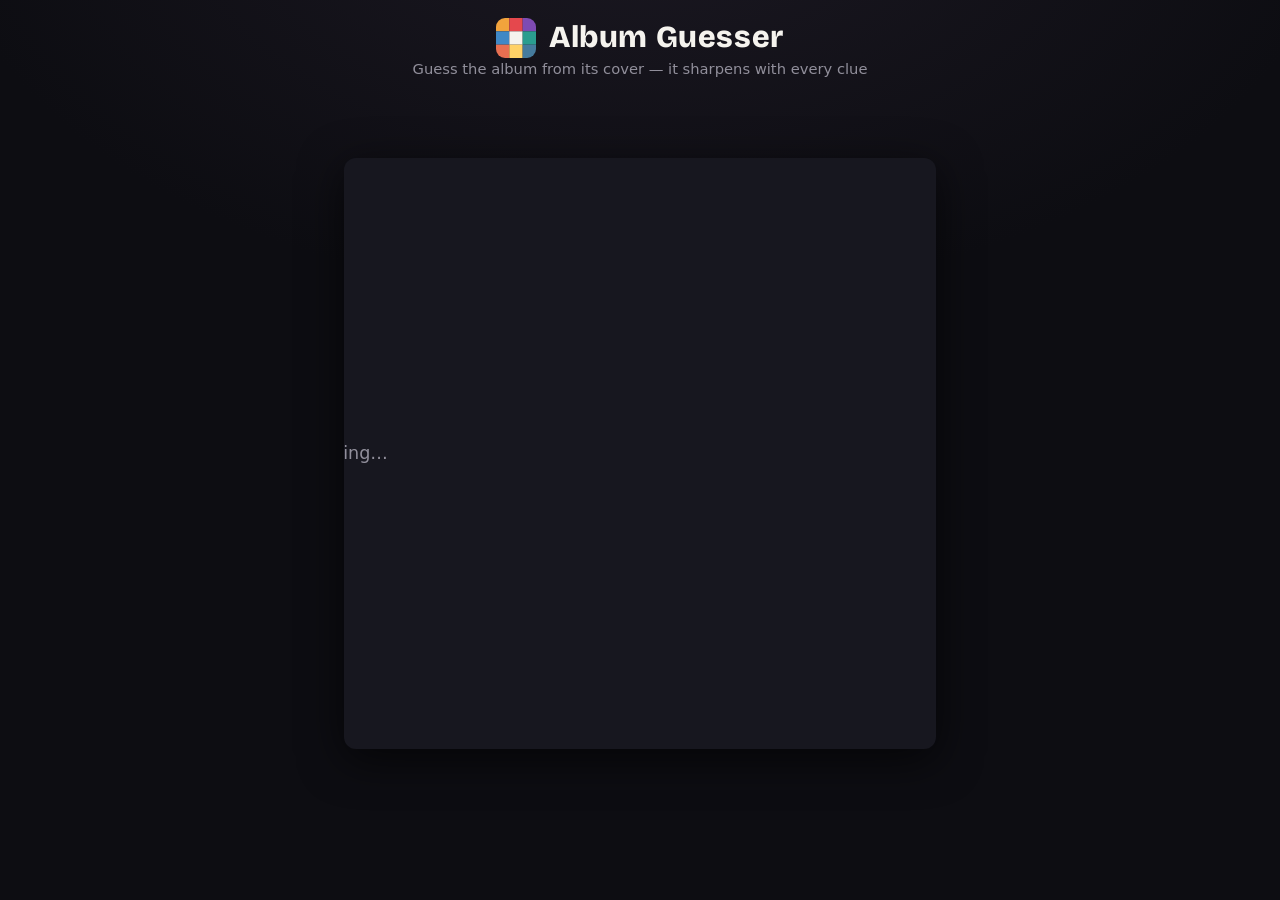
==== commit d2ae3864: "Stop Ctrl+R from revealing the answer before the reload The reveal shortcut fired on any 'r' keypres" ====
--- a/index.html
+++ b/index.html
@@ -12,8 +12,14 @@
   <link rel="icon" href="data:image/svg+xml,<svg xmlns='http://www.w3.org/2000/svg' viewBox='0 0 3 3'><rect x='0' y='0' width='1' height='1' fill='%23f2a33c'/><rect x='1' y='0' width='1' height='1' fill='%23e5484d'/><rect x='2' y='0' width='1' height='1' fill='%237e4bb3'/><rect x='0' y='1' width='1' height='1' fill='%233f88c5'/><rect x='1' y='1' width='1' height='1' fill='%23f5f3ee'/><rect x='2' y='1' width='1' height='1' fill='%232a9d8f'/><rect x='0' y='2' width='1' height='1' fill='%23e76f51'/><rect x='1' y='2' width='1' height='1' fill='%23ffd166'/><rect x='2' y='2' width='1' height='1' fill='%23457b9d'/></svg>">
   <link rel="preconnect" href="https://fonts.googleapis.com">
   <link rel="preconnect" href="https://fonts.gstatic.com" crossorigin>
+  <!-- Non-blocking font load: first paint must be instant so a refresh
+       replaces the previous page's held frame immediately. -->
   <link href="https://fonts.googleapis.com/css2?family=Bricolage+Grotesque:opsz,wght@12..96,500..800&display=swap"
-        rel="stylesheet">
+        rel="stylesheet" media="print" onload="this.media='all'">
+  <noscript>
+    <link href="https://fonts.googleapis.com/css2?family=Bricolage+Grotesque:opsz,wght@12..96,500..800&display=swap"
+          rel="stylesheet">
+  </noscript>
   <link rel="stylesheet" href="style.css">
 </head>
 <body data-page="game" class="booting">
@@ -43,7 +49,7 @@
       <canvas id="art" hidden></canvas>
     </div>
     <ul id="clues"></ul>
-    <div id="answer">
+    <div id="answer" style="display: none">
       <p class="result-banner"></p>
       <p class="album-name"></p>
       <p class="artist-name"></p>
--- a/style.css
+++ b/style.css
@@ -327,6 +327,24 @@
   display: none;
 }
 
+/* reveal choreography */
+.fade-out {
+  opacity: 0;
+  pointer-events: none;
+  transition: opacity 0.25s ease;
+}
+
+#answer.enter {
+  opacity: 0;
+  transform: translateY(10px);
+}
+
+#answer.in {
+  opacity: 1;
+  transform: none;
+  transition: opacity 0.3s ease, transform 0.3s ease;
+}
+
 .result-banner {
   display: none;
   font-size: clamp(1.4rem, 3.5vmin, 2rem);
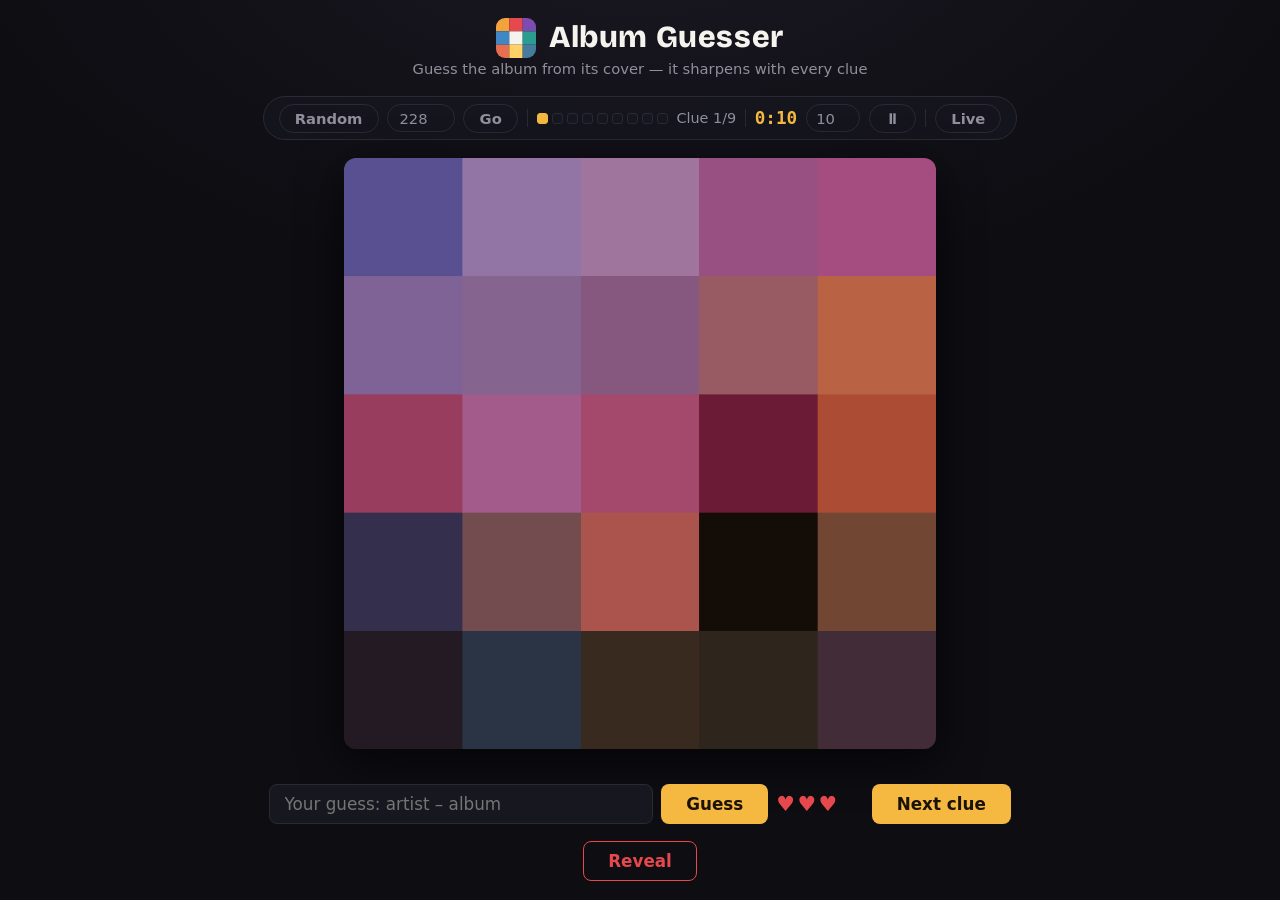
==== commit d1cbac88: "Add live mode: fullscreen art with a minimal side rail, no guess bar When presenting from a shared s" ====
--- a/index.html
+++ b/index.html
@@ -31,44 +31,50 @@
     <p class="brand-tag">Guess the album from its cover — it sharpens with every clue</p>
   </header>
   <main>
-    <div class="nav-bar">
-      <button id="random">Random</button>
-      <input id="jump-input" type="number" min="1" placeholder="rank">
-      <button id="jump-go">Go</button>
-      <span class="sep" aria-hidden="true"></span>
-      <div id="progress" aria-hidden="true"></div>
-      <span id="stage-label"></span>
-      <span class="sep" aria-hidden="true"></span>
-      <span id="timer"></span>
-      <input id="timer-secs" type="number" min="3" max="600" value="10"
-             title="Seconds per clue">
-      <button id="timer-pause" title="Pause auto-advance">⏸</button>
-    </div>
     <div class="art-frame">
       <p id="loading" class="loading">Loading…</p>
       <canvas id="art" hidden></canvas>
     </div>
-    <ul id="clues"></ul>
-    <div id="answer" style="display: none">
-      <p class="result-banner"></p>
-      <p class="album-name"></p>
-      <p class="artist-name"></p>
-      <p class="meta"></p>
-      <p class="spotify-row"></p>
-      <p class="share-row"></p>
-    </div>
-    <div class="controls">
-      <div class="guess-wrap">
-        <ul id="suggestions" hidden></ul>
-        <input id="guess-input" type="text" autocomplete="off"
-               placeholder="Your guess: artist – album">
-        <button id="guess-go">Guess</button>
-        <span id="lives" title="Wrong guesses left"></span>
+    <!-- Everything but the art. Invisible as a box normally
+         (display: contents); becomes the side rail in live mode. -->
+    <div class="panel">
+      <div class="nav-bar">
+        <button id="random">Random</button>
+        <input id="jump-input" type="number" min="1" placeholder="rank">
+        <button id="jump-go">Go</button>
+        <span class="sep" aria-hidden="true"></span>
+        <div id="progress" aria-hidden="true"></div>
+        <span id="stage-label"></span>
+        <span class="sep" aria-hidden="true"></span>
+        <span id="timer"></span>
+        <input id="timer-secs" type="number" min="3" max="600" value="10"
+               title="Seconds per clue">
+        <button id="timer-pause" title="Pause auto-advance">⏸</button>
+        <span class="sep" aria-hidden="true"></span>
+        <button id="live-toggle" title="Live mode: big art, side controls, no guess bar">Live</button>
       </div>
-      <button id="next">Next clue</button>
-    </div>
-    <div class="reveal-row">
-      <button id="reveal" class="danger">Reveal</button>
+      <ul id="clues"></ul>
+      <div id="answer" style="display: none">
+        <p class="result-banner"></p>
+        <p class="album-name"></p>
+        <p class="artist-name"></p>
+        <p class="meta"></p>
+        <p class="spotify-row"></p>
+        <p class="share-row"></p>
+      </div>
+      <div class="controls">
+        <div class="guess-wrap">
+          <ul id="suggestions" hidden></ul>
+          <input id="guess-input" type="text" autocomplete="off"
+                 placeholder="Your guess: artist – album">
+          <button id="guess-go">Guess</button>
+          <span id="lives" title="Wrong guesses left"></span>
+        </div>
+        <button id="next">Next clue</button>
+      </div>
+      <div class="reveal-row">
+        <button id="reveal" class="danger">Reveal</button>
+      </div>
     </div>
   </main>
   <script src="app.js"></script>
--- a/style.css
+++ b/style.css
@@ -246,6 +246,18 @@
   aspect-ratio: 1 / 1;
 }
 
+/* The panel isn't a box normally — its children lay out as direct
+   flex items of <main>. It only becomes the side rail in live mode. */
+.panel {
+  display: contents;
+}
+
+/* The art sits first in the DOM (live mode wants it on the left),
+   but the nav strip still renders above it. */
+body[data-page="game"] .nav-bar {
+  order: -1;
+}
+
 .nav-bar {
   flex-shrink: 0;
   display: flex;
@@ -273,8 +285,8 @@
 }
 
 .art-frame {
-  width: min(68vmin, 620px);
-  height: min(68vmin, 620px);
+  width: min(80vmin, 900px);
+  height: min(80vmin, 900px);
   background: var(--panel);
   border-radius: 12px;
   overflow: hidden;
@@ -490,6 +502,70 @@
   max-width: 34rem;
 }
 
+/* ---------- live mode (presenting from a shared screen) ---------- */
+
+.nav-bar button.on {
+  color: var(--accent);
+  border-color: var(--accent);
+}
+
+/* No guessing in live mode: the room shouts, the host reveals. */
+body.live .site-head,
+body.live .guess-wrap {
+  display: none;
+}
+
+@media (min-width: 720px) {
+  /* The cover fills the height of the screen; everything else stacks
+     in a narrow rail beside it. */
+  body.live[data-page="game"] main {
+    flex-direction: row;
+    gap: 1.8rem;
+  }
+
+  body.live[data-page="game"] .art-frame {
+    width: min(calc(100vh - 2.4rem), calc(100vw - 22rem));
+    height: auto;
+    aspect-ratio: 1 / 1;
+  }
+
+  body.live[data-page="game"] .panel {
+    display: flex;
+    flex-direction: column;
+    align-items: center;
+    gap: 1rem;
+    flex: 0 1 19rem;
+    min-width: 13rem;
+  }
+
+  body.live .nav-bar {
+    border-radius: 14px;
+    padding: 0.5rem 0.7rem;
+  }
+
+  body.live .nav-bar .sep {
+    display: none;
+  }
+
+  body.live .controls {
+    flex-direction: column;
+    gap: 0.8rem;
+  }
+
+  body.live #clues li {
+    font-size: clamp(1rem, 2.1vmin, 1.35rem);
+    text-align: center;
+  }
+
+  body.live #answer .album-name {
+    font-size: clamp(1.4rem, 3.4vmin, 2.2rem);
+  }
+
+  body.live #answer .artist-name {
+    font-size: clamp(1.1rem, 2.4vmin, 1.5rem);
+  }
+}
+
 /* ---------- answer page ---------- */
 
 body[data-page="answer"] main {
@@ -506,8 +582,8 @@
 }
 
 .answer-card img {
-  width: min(50vmin, 420px);
-  height: min(50vmin, 420px);
+  width: min(56vmin, 520px);
+  height: min(56vmin, 520px);
   object-fit: cover;
   border-radius: 12px;
   box-shadow: 0 10px 44px rgba(0, 0, 0, 0.65);
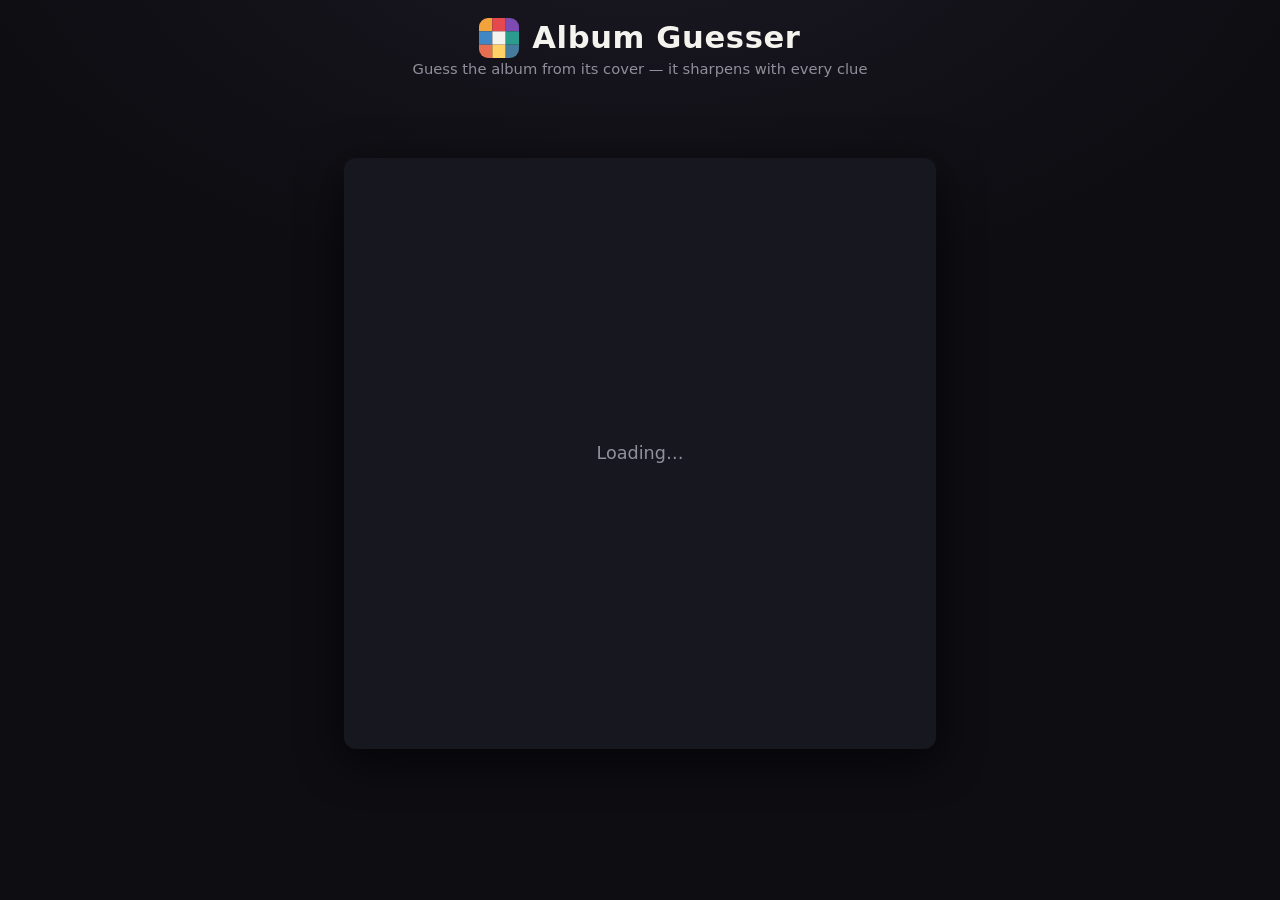
==== commit 8eb9a290: "Live mode: hold rounds blank behind a start button A fresh round in live mode no longer shows clue 1" ====
--- a/index.html
+++ b/index.html
@@ -33,6 +33,7 @@
   <main>
     <div class="art-frame">
       <p id="loading" class="loading">Loading…</p>
+      <button id="start-clue" hidden>Start first clue ▶</button>
       <canvas id="art" hidden></canvas>
     </div>
     <!-- Everything but the art. Invisible as a box normally
--- a/style.css
+++ b/style.css
@@ -304,6 +304,12 @@
   display: block;
 }
 
+/* display: block above would defeat the hidden attribute — and a live
+   round relies on the canvas staying truly hidden until it starts. */
+.art-frame canvas[hidden] {
+  display: none;
+}
+
 .loading {
   color: var(--dim);
   font-size: 1.1rem;
@@ -515,6 +521,14 @@
   display: none;
 }
 
+/* Live rounds start blank behind this button, so the host can check
+   the answer on their phone before anyone sees clue 1. */
+#start-clue {
+  font-size: clamp(1.2rem, 3vmin, 1.8rem);
+  padding: 0.9rem 2.4rem;
+  border-radius: 999px;
+}
+
 @media (min-width: 720px) {
   /* The cover fills the height of the screen; everything else stacks
      in a narrow rail beside it. */
